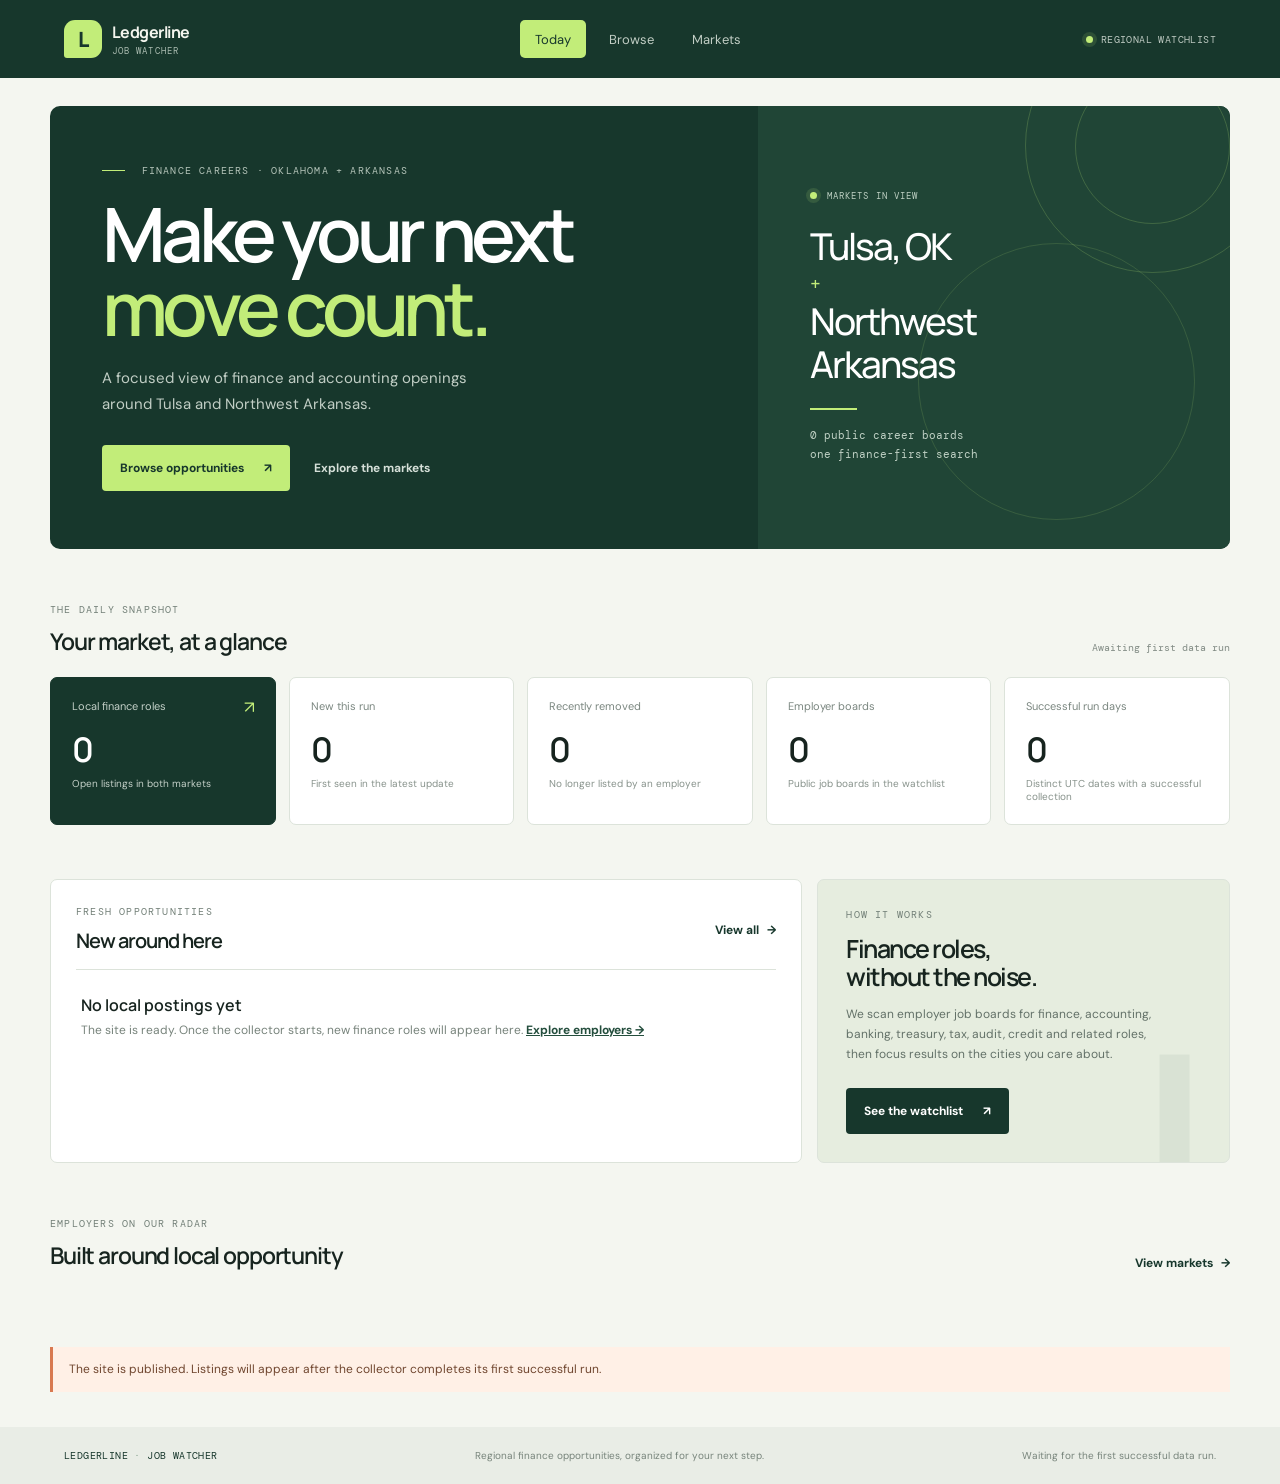
==== site/index.html @ 28a07f0d "Add successful run days metric" ====
<!doctype html>
<html lang="en">
<head>
  <meta charset="utf-8">
  <meta name="viewport" content="width=device-width, initial-scale=1">
  <meta name="theme-color" content="#142923">
  <meta name="description" content="Track local finance and accounting opportunities in Tulsa and Northwest Arkansas.">
  <title>Today · Ledgerline Job Watcher</title>
  <link rel="icon" href="./icon.svg" type="image/svg+xml">
  <link rel="manifest" href="./manifest.webmanifest">
  <link rel="stylesheet" href="./assets/site.css">
  <script src="./assets/app.js" defer></script>
</head>
<body data-page="today">
  <a class="skip-link" href="#main">Skip to content</a>
  <header class="site-header">
    <a class="brand" href="./index.html" aria-label="Ledgerline Job Watcher home">
      <span class="brand-mark" aria-hidden="true">L</span>
      <span><strong>Ledgerline</strong><small>JOB WATCHER</small></span>
    </a>
    <nav class="main-nav" aria-label="Main navigation">
      <a class="active" href="./index.html" aria-current="page">Today</a>
      <a href="./browse.html">Browse</a>
      <a href="./market.html">Markets</a>
    </nav>
    <span class="header-status"><i></i> Regional watchlist</span>
  </header>

  <main id="main" class="page-shell">
    <section class="hero hero-today">
      <div class="hero-copy">
        <p class="eyebrow"><span class="eyebrow-line"></span> FINANCE CAREERS · OKLAHOMA + ARKANSAS</p>
        <h1>Make your next<br><em>move count.</em></h1>
        <p class="hero-intro">A focused view of finance and accounting openings around Tulsa and Northwest Arkansas.</p>
        <div class="hero-actions">
          <a class="button button-light" href="./browse.html">Browse opportunities <span aria-hidden="true">↗</span></a>
          <a class="text-link light-link" href="./market.html">Explore the markets</a>
        </div>
      </div>
      <div class="hero-side" aria-label="Target markets">
        <div class="market-stamp"><span class="stamp-dot"></span><span>MARKETS IN VIEW</span></div>
        <p class="hero-region">Tulsa, OK<span>+</span>Northwest Arkansas</p>
        <div class="hero-rule"></div>
        <p class="hero-side-note"><span id="hero-source-count">20</span> public career boards<br>one finance-first search</p>
        <span class="hero-orbit orbit-one" aria-hidden="true"></span>
        <span class="hero-orbit orbit-two" aria-hidden="true"></span>
      </div>
    </section>

    <section class="section-block" aria-labelledby="snapshot-title">
      <div class="section-heading">
        <div>
          <p class="eyebrow eyebrow-dark">THE DAILY SNAPSHOT</p>
          <h2 id="snapshot-title">Your market, at a glance</h2>
        </div>
        <p class="updated-label" id="last-updated">Loading latest run…</p>
      </div>
      <div class="metric-grid">
        <article class="metric-card metric-primary">
          <span class="metric-label">Local finance roles</span>
          <strong class="metric-value" id="metric-open">—</strong>
          <span class="metric-foot">Open listings in both markets</span>
          <span class="metric-symbol" aria-hidden="true">↗</span>
        </article>
        <article class="metric-card">
          <span class="metric-label">New this run</span>
          <strong class="metric-value" id="metric-new">—</strong>
          <span class="metric-foot">First seen in the latest update</span>
        </article>
        <article class="metric-card">
          <span class="metric-label">Recently removed</span>
          <strong class="metric-value" id="metric-removed">—</strong>
          <span class="metric-foot">No longer listed by an employer</span>
        </article>
        <article class="metric-card">
          <span class="metric-label">Employer boards</span>
          <strong class="metric-value" id="metric-sources">—</strong>
          <span class="metric-foot">Public job boards in the watchlist</span>
        </article>
        <article class="metric-card">
          <span class="metric-label">Successful run days</span>
          <strong class="metric-value" id="metric-days">—</strong>
          <span class="metric-foot">Distinct UTC dates with a successful collection</span>
        </article>
      </div>
    </section>

    <section class="content-grid section-block">
      <div class="panel recent-panel">
        <div class="panel-heading">
          <div><p class="eyebrow eyebrow-dark">FRESH OPPORTUNITIES</p><h2>New around here</h2></div>
          <a class="text-link" href="./browse.html">View all <span aria-hidden="true">→</span></a>
        </div>
        <div id="today-list" class="job-list compact-list" aria-live="polite">
          <div class="loading-state">Loading local opportunities…</div>
        </div>
      </div>
      <aside class="panel note-panel">
        <p class="eyebrow eyebrow-dark">HOW IT WORKS</p>
        <h2>Finance roles,<br>without the noise.</h2>
        <p>We scan employer job boards for finance, accounting, banking, treasury, tax, audit, credit and related roles, then focus results on the cities you care about.</p>
        <a class="button button-dark" href="./browse.html">See the watchlist <span aria-hidden="true">↗</span></a>
        <div class="note-mark" aria-hidden="true">L</div>
      </aside>
    </section>

    <section class="section-block source-section" aria-labelledby="source-title">
      <div class="section-heading">
        <div><p class="eyebrow eyebrow-dark">EMPLOYERS ON OUR RADAR</p><h2 id="source-title">Built around local opportunity</h2></div>
        <a class="text-link" href="./market.html">View markets <span aria-hidden="true">→</span></a>
      </div>
      <div id="source-cards" class="source-grid">
        <div class="loading-state">Loading employer boards…</div>
      </div>
    </section>

    <div class="notice-bar" id="data-notice" hidden></div>
  </main>

  <footer class="site-footer">
    <a class="footer-brand" href="./index.html">LEDGERLINE <span>·</span> JOB WATCHER</a>
    <span>Regional finance opportunities, organized for your next step.</span>
    <span id="footer-data-state">Data refreshes with the project’s daily job scan.</span>
  </footer>
</body>
</html>
---- site/assets/site.css ----
@import url('https://fonts.googleapis.com/css2?family=DM+Mono:wght@400;500&family=DM+Sans:wght@400;500;600;700&family=Manrope:wght@400;500;600;700;800&display=swap');

:root {
  color-scheme: light;
  --ink: #17241f;
  --muted: #68756e;
  --paper: #f4f6f0;
  --white: #fff;
  --green: #17372c;
  --green-2: #244e3d;
  --lime: #c2ed79;
  --line: #dce3da;
  --sand: #e8ece3;
  --orange: #d87950;
  --mono: 'DM Mono', ui-monospace, SFMono-Regular, Menlo, monospace;
  --sans: 'DM Sans', -apple-system, BlinkMacSystemFont, 'Segoe UI', sans-serif;
  --display: 'Manrope', var(--sans);
  font-family: var(--sans);
  color: var(--ink);
  background: var(--paper);
  font-synthesis: none;
  text-rendering: optimizeLegibility;
  -webkit-font-smoothing: antialiased;
}

* { box-sizing: border-box; }
html { min-width: 320px; scroll-behavior: smooth; }
body { margin: 0; min-height: 100vh; background: var(--paper); }
a { color: inherit; }
button, input, select { font: inherit; }
button, select { cursor: pointer; }
.sr-only, .skip-link:not(:focus) { position: absolute; width: 1px; height: 1px; padding: 0; margin: -1px; overflow: hidden; clip: rect(0, 0, 0, 0); white-space: nowrap; border: 0; }
.skip-link:focus { position: fixed; z-index: 50; left: 16px; top: 16px; padding: 12px 16px; background: var(--lime); color: var(--ink); border-radius: 4px; }

.site-header { height: 78px; display: flex; align-items: center; justify-content: space-between; padding: 0 max(5vw, calc((100vw - 1280px) / 2)); background: var(--green); color: #f4f5ee; }
.brand { display: inline-flex; gap: 10px; align-items: center; color: inherit; text-decoration: none; }
.brand-mark { display: grid; place-items: center; height: 38px; width: 38px; border-radius: 11px 11px 11px 3px; color: var(--green); background: var(--lime); font: 800 21px var(--display); }
.brand strong { display: block; font: 700 16px var(--display); letter-spacing: -.035em; }
.brand small { display: block; margin-top: 2px; color: #aabbb0; font: 9px var(--mono); letter-spacing: .12em; }
.main-nav { display: flex; align-items: center; gap: 8px; height: 100%; }
.main-nav a { display: grid; place-items: center; height: 38px; padding: 0 15px; border-radius: 5px; color: #c2cec5; text-decoration: none; font-size: 13px; transition: background .18s ease, color .18s ease; }
.main-nav a:hover, .main-nav a.active { color: var(--green); background: var(--lime); }
.header-status { display: inline-flex; align-items: center; gap: 8px; color: #bdc9c1; font: 10px var(--mono); letter-spacing: .04em; text-transform: uppercase; }
.header-status i, .stamp-dot { display: inline-block; width: 7px; height: 7px; background: var(--lime); border-radius: 50%; box-shadow: 0 0 0 4px rgba(194,237,121,.13); }

.page-shell { width: min(1180px, calc(100% - 48px)); margin: 0 auto; }
.hero { position: relative; min-height: 426px; margin-top: 28px; overflow: hidden; display: grid; grid-template-columns: 1.2fr .8fr; border-radius: 10px; background: var(--green); color: white; }
.hero-copy { position: relative; z-index: 1; padding: 58px 7.4%; }
.eyebrow { margin: 0 0 20px; color: #b4c4b9; font: 10px var(--mono); letter-spacing: .12em; text-transform: uppercase; }
.eyebrow-line { display: inline-block; width: 23px; height: 1px; margin: 0 9px 3px 0; background: var(--lime); }
.eyebrow-dark { color: #738078; }
h1, h2, p { margin-top: 0; }
.hero h1, .page-intro h1 { margin: 0; font: 600 clamp(46px, 6vw, 75px)/.98 var(--display); letter-spacing: -.07em; }
.hero h1 em, .page-intro h1 em { color: var(--lime); font-style: normal; }
.hero-intro { max-width: 415px; margin: 22px 0 28px; color: #c1cec5; font-size: 15px; line-height: 1.7; }
.hero-actions { display: flex; align-items: center; gap: 24px; }
.button { display: inline-flex; align-items: center; justify-content: center; gap: 20px; min-height: 46px; padding: 0 18px; border: 0; border-radius: 4px; text-decoration: none; font-size: 12px; font-weight: 700; transition: transform .18s ease, background .18s ease; }
.button:hover { transform: translateY(-2px); }
.button-light { background: var(--lime); color: var(--green); }
.button-light:hover { background: #d0f399; }
.button-dark { margin-top: 10px; background: var(--green); color: white; }
.button-dark:hover { background: var(--green-2); }
.text-link { color: var(--green); text-decoration: none; font-size: 12px; font-weight: 700; }
.text-link span { padding-left: 5px; }
.text-link:hover { text-decoration: underline; text-underline-offset: 3px; }
.light-link { color: #d6e0d9; }
.hero-side { position: relative; display: flex; flex-direction: column; justify-content: center; padding: 40px 11%; overflow: hidden; background: #204536; }
.hero-side:after { position: absolute; content: ''; width: 275px; height: 275px; top: 31%; left: 34%; border: 1px solid rgba(194,237,121,.14); border-radius: 50%; }
.market-stamp { position: relative; z-index: 1; display: flex; align-items: center; gap: 10px; color: #bed0c3; font: 9px var(--mono); letter-spacing: .12em; }
.hero-region { position: relative; z-index: 1; max-width: 280px; margin: 23px 0 21px; font: 500 clamp(25px, 3vw, 37px)/1.17 var(--display); letter-spacing: -.055em; }
.hero-region span { display: block; margin: 4px 0; color: var(--lime); font: 18px var(--mono); }
.hero-rule { position: relative; z-index: 1; width: 47px; height: 2px; background: var(--lime); }
.hero-side-note { position: relative; z-index: 1; margin: 16px 0 0; color: #bfd0c4; font: 11px/1.8 var(--mono); }
.hero-orbit { position: absolute; border: 1px solid rgba(194,237,121,.2); border-radius: 50%; }
.orbit-one { right: -50px; top: -88px; width: 255px; height: 255px; }
.orbit-two { right: 0; top: -37px; width: 155px; height: 155px; }

.section-block { margin-top: 54px; }
.section-heading, .panel-heading { display: flex; align-items: end; justify-content: space-between; gap: 20px; margin-bottom: 20px; }
.section-heading .eyebrow, .panel-heading .eyebrow { margin-bottom: 9px; }
.section-heading h2, .panel-heading h2, .employer-strip h2 { margin: 0; font: 600 23px var(--display); letter-spacing: -.05em; }
.updated-label { margin: 0 0 3px; color: #818b84; font: 10px var(--mono); }
.metric-grid { display: grid; grid-template-columns: repeat(5, 1fr); gap: 13px; }
.metric-card { position: relative; min-height: 138px; padding: 21px; border: 1px solid var(--line); border-radius: 7px; background: #fff; }
.metric-primary { border-color: var(--green); background: var(--green); color: #fff; }
.metric-label, .metric-foot { display: block; }
.metric-label { color: #7b8780; font-size: 11px; }
.metric-primary .metric-label, .metric-primary .metric-foot { color: #c4d0c8; }
.metric-value { display: block; margin: 13px 0 5px; font: 600 34px var(--display); letter-spacing: -.06em; }
.metric-foot { color: #87928b; font-size: 10px; }
.metric-symbol { position: absolute; top: 18px; right: 20px; color: var(--lime); font-size: 17px; }

.content-grid { display: grid; grid-template-columns: 1.55fr .85fr; gap: 15px; }
.panel { position: relative; overflow: hidden; padding: 25px; border: 1px solid var(--line); border-radius: 7px; background: white; }
.recent-panel { min-height: 265px; }
.note-panel { min-height: 265px; padding: 28px; background: #e6eddf; }
.note-panel .eyebrow { margin-bottom: 14px; }
.note-panel h2 { position: relative; z-index: 1; margin: 0 0 14px; font: 600 25px/1.12 var(--display); letter-spacing: -.06em; }
.note-panel p:not(.eyebrow) { position: relative; z-index: 1; max-width: 320px; margin-bottom: 14px; color: #637168; font-size: 12px; line-height: 1.65; }
.note-mark { position: absolute; right: -6px; bottom: -66px; color: rgba(23,55,44,.06); font: 800 220px/.9 var(--display); letter-spacing: -.12em; }
.panel-heading { align-items: center; margin-bottom: 15px; }
.panel-heading h2 { font-size: 20px; }
.compact-list { border-top: 1px solid var(--line); }
.job-row { display: flex; align-items: center; justify-content: space-between; gap: 18px; padding: 15px 1px; border-bottom: 1px solid var(--line); text-decoration: none; }
.job-row:hover .job-title, .job-card:hover .job-title { color: #377353; }
.job-title { display: block; color: var(--ink); font-size: 13px; font-weight: 700; line-height: 1.35; transition: color .15s ease; }
.job-company { display: block; margin-top: 5px; color: var(--muted); font-size: 11px; }
.job-meta { flex-shrink: 0; color: #738078; font: 10px var(--mono); text-align: right; }
.job-meta span { display: block; margin-top: 5px; }
.loading-state, .empty-state { padding: 24px 5px; color: #77837b; font-size: 12px; line-height: 1.65; }
.empty-state strong { display: block; margin-bottom: 5px; color: var(--ink); font: 600 16px var(--display); }
.empty-state a { color: var(--green-2); font-weight: 700; }

.source-section { padding-bottom: 56px; }
.source-grid { display: grid; grid-template-columns: repeat(5, 1fr); gap: 9px; }
.source-card { display: flex; align-items: center; justify-content: space-between; gap: 9px; min-height: 57px; padding: 12px 14px; border: 1px solid var(--line); border-radius: 5px; background: #fff; text-decoration: none; transition: border-color .16s ease, transform .16s ease; }
.source-card:hover { transform: translateY(-2px); border-color: #90ab96; }
.source-card strong { font-size: 11px; line-height: 1.4; }
.source-card-meta { display: flex; flex: 0 0 auto; align-items: center; gap: 7px; }
.source-card .source-arrow { color: var(--green-2); font: 15px var(--mono); }
.source-card .source-status { padding: 3px 5px; border-radius: 3px; background: #f1efe6; color: #796b3f; font: 8px var(--mono); letter-spacing: .02em; }
.source-card-pending { border-style: dashed; }
.source-arrow { color: var(--green-2) !important; font-size: 15px !important; }
.notice-bar { margin: 0 0 35px; padding: 13px 16px; border-left: 3px solid var(--orange); background: #fff0e6; color: #70462f; font-size: 12px; line-height: 1.55; }
.notice-bar[hidden] { display: none; }

.page-intro { padding: 56px 0 37px; }
.page-intro .eyebrow { margin-bottom: 17px; }
.page-intro h1 { font-size: clamp(44px, 5.5vw, 66px); }
.page-intro h1 em { color: #629071; }
.intro-subtitle { max-width: 480px; margin: 17px 0 0; color: var(--muted); font-size: 14px; line-height: 1.7; }
.browse-panel { padding: 15px; border: 1px solid var(--line); border-radius: 7px; background: #fff; }
.filter-bar { display: grid; grid-template-columns: minmax(200px, 1fr) 190px 190px auto; gap: 9px; }
.search-field, .select-field { display: flex; align-items: center; min-height: 44px; border: 1px solid var(--line); border-radius: 4px; background: #fbfcfa; }
.search-icon { padding: 0 10px 3px 14px; color: #66766c; font-size: 23px; }
.search-field input, .select-field select { width: 100%; height: 42px; padding: 0 12px; border: 0; outline: 0; background: transparent; color: var(--ink); font-size: 12px; }
.select-field select { padding-right: 25px; }
.search-field:focus-within, .select-field:focus-within { border-color: #6f927c; box-shadow: 0 0 0 3px rgba(111,146,124,.12); }
.filter-clear { border: 0; border-radius: 4px; padding: 0 13px; background: #edf1ea; color: #4f5c54; font-size: 11px; font-weight: 700; }
.filter-clear:hover { background: #dfe8dc; }
.results-toolbar { display: flex; align-items: center; justify-content: space-between; gap: 15px; margin: 17px 2px 13px; }
.results-toolbar p { margin: 0; color: #65726a; font: 11px var(--mono); }
.checkbox-filter { display: inline-flex; align-items: center; gap: 8px; color: #516056; font-size: 11px; }
.checkbox-filter input { width: 15px; height: 15px; accent-color: var(--green-2); }
.job-grid { display: grid; grid-template-columns: repeat(2, minmax(0, 1fr)); gap: 10px; }
.job-card { min-height: 132px; padding: 17px; border: 1px solid var(--line); border-radius: 5px; color: inherit; background: #fff; text-decoration: none; transition: border-color .16s ease, transform .16s ease; }
.job-card:hover { transform: translateY(-2px); border-color: #9eb4a3; }
.job-card-top { display: flex; align-items: center; justify-content: space-between; gap: 10px; margin-bottom: 13px; }
.job-badge { display: inline-flex; align-items: center; min-height: 21px; padding: 0 8px; border-radius: 20px; background: #edf3e8; color: #42624e; font: 9px var(--mono); }
.job-badge.removed { background: #f4e9e2; color: #89593e; }
.job-date { color: #87928a; font: 9px var(--mono); }
.job-card .job-title { font-size: 14px; }
.job-card .job-company { margin-top: 6px; }
.job-card-bottom { display: flex; align-items: center; justify-content: space-between; gap: 12px; margin-top: 14px; padding-top: 10px; border-top: 1px solid #edf0eb; color: #78847b; font-size: 10px; }
.job-card-bottom span:last-child { color: var(--green-2); font-weight: 700; }
.job-grid .empty-state { grid-column: 1 / -1; padding: 37px 22px; border: 1px dashed #c9d4c8; border-radius: 5px; }
.employer-strip { display: grid; grid-template-columns: .8fr 1.2fr; gap: 40px; align-items: start; margin: 46px 0 54px; padding: 25px 0; border-top: 1px solid var(--line); }
.employer-strip .eyebrow { margin-bottom: 9px; }
.employer-strip h2 { font-size: 20px; }
.employer-strip p:not(.eyebrow) { max-width: 370px; margin: 9px 0 0; color: var(--muted); font-size: 11px; line-height: 1.6; }
.source-link-list { display: flex; flex-wrap: wrap; gap: 8px; }
.source-pill { display: inline-flex; align-items: center; gap: 8px; padding: 9px 11px; border: 1px solid var(--line); border-radius: 4px; background: white; color: #3b5144; text-decoration: none; font-size: 10px; font-weight: 700; }
.source-pill:hover { border-color: #8daa94; }
.source-pill span { color: #78917e; }

.market-intro { padding-bottom: 28px; }
.market-grid { display: grid; grid-template-columns: repeat(2, minmax(0, 1fr)); gap: 14px; }
.market-card { position: relative; overflow: hidden; min-height: 350px; padding: 24px; border: 1px solid var(--line); border-radius: 7px; background: white; }
.market-card.featured { background: var(--green); color: white; border-color: var(--green); }
.market-card-head { position: relative; z-index: 1; display: flex; align-items: start; justify-content: space-between; gap: 14px; }
.market-card .eyebrow { margin-bottom: 10px; }
.market-card h2 { margin: 0; font: 600 24px var(--display); letter-spacing: -.06em; }
.market-card.featured .eyebrow { color: #aebfb2; }
.market-card.featured .market-card-head p { color: #c0cdc3; }
.market-index { color: #93a198; font: 11px var(--mono); }
.market-big-number { margin: 26px 0 2px; font: 600 58px/.95 var(--display); letter-spacing: -.09em; }
.market-card.featured .market-big-number { color: var(--lime); }
.market-count-label { margin: 0; color: #77847c; font: 10px var(--mono); }
.market-card.featured .market-count-label { color: #b9c9bf; }
.market-chart { display: grid; gap: 12px; margin-top: 27px; }
.bar-row { display: grid; grid-template-columns: minmax(85px, .7fr) 1.3fr 23px; gap: 9px; align-items: center; font-size: 10px; }
.bar-name { overflow: hidden; color: #66736b; text-overflow: ellipsis; white-space: nowrap; }
.featured .bar-name { color: #c2cec6; }
.bar-track { height: 6px; overflow: hidden; border-radius: 8px; background: #edf0eb; }
.featured .bar-track { background: rgba(255,255,255,.13); }
.bar-fill { height: 100%; border-radius: inherit; background: #74a284; }
.featured .bar-fill { background: var(--lime); }
.bar-number { color: #78857d; font: 10px var(--mono); text-align: right; }
.featured .bar-number { color: #c9d5cc; }
.market-card-footer { display: flex; justify-content: space-between; gap: 12px; margin-top: 24px; padding-top: 12px; border-top: 1px solid var(--line); color: #78847b; font-size: 10px; }
.featured .market-card-footer { border-color: rgba(255,255,255,.16); color: #bdc9c1; }
.market-cities { position: absolute; top: 85px; right: 21px; width: 130px; color: rgba(23,55,44,.07); font: 700 62px/.92 var(--display); letter-spacing: -.12em; text-align: right; pointer-events: none; }
.featured .market-cities { color: rgba(194,237,121,.08); }
.watchlist-section { margin-top: 44px; padding-bottom: 50px; }
.market-source-list { display: grid; grid-template-columns: repeat(3, 1fr); gap: 8px; }
.market-source { display: flex; justify-content: space-between; gap: 12px; padding: 11px 13px; border: 1px solid var(--line); border-radius: 4px; background: white; text-decoration: none; }
.market-source strong { font-size: 10px; }
.market-source span { color: #7c897f; font: 9px var(--mono); text-align: right; }
.market-source:hover { border-color: #8daa94; }

.site-footer { display: flex; justify-content: space-between; gap: 18px; align-items: center; padding: 22px max(5vw, calc((100vw - 1280px) / 2)); background: #e9ede6; color: #77847b; font-size: 10px; }
.footer-brand { color: var(--green); text-decoration: none; font: 10px var(--mono); letter-spacing: .04em; white-space: nowrap; }
.footer-brand span { color: #89a48f; }

@media (max-width: 900px) {
  .site-header { padding: 0 24px; }
  .header-status { display: none; }
  .hero { min-height: 380px; }
  .hero-copy { padding: 50px 7%; }
  .hero-side { padding: 32px 9%; }
  .source-grid { grid-template-columns: repeat(3, 1fr); }
  .filter-bar { grid-template-columns: minmax(180px, 1fr) 170px 170px auto; }
  .site-footer { padding: 20px 24px; }
}
@media (max-width: 680px) {
  .site-header { height: auto; min-height: 70px; flex-wrap: wrap; gap: 10px; padding: 13px 18px; }
  .brand-mark { width: 34px; height: 34px; }
  .main-nav { gap: 2px; }
  .main-nav a { height: 34px; padding: 0 10px; font-size: 11px; }
  .page-shell { width: min(100% - 30px, 520px); }
  .hero { grid-template-columns: 1fr; margin-top: 15px; }
  .hero-copy { padding: 38px 25px 32px; }
  .hero h1 { font-size: 51px; }
  .hero-intro { max-width: 355px; font-size: 13px; }
  .hero-actions { flex-wrap: wrap; gap: 15px; }
  .hero-side { min-height: 215px; padding: 27px 25px; }
  .hero-region { max-width: 340px; margin: 15px 0; font-size: 28px; }
  .hero-region span { display: inline; margin: 0 9px; }
  .hero-side-note { margin-top: 10px; }
  .orbit-one { right: 2px; top: -85px; }
  .section-block { margin-top: 39px; }
  .section-heading, .panel-heading { align-items: start; }
  .section-heading h2 { font-size: 20px; }
  .updated-label { max-width: 125px; text-align: right; line-height: 1.5; }
  .metric-grid { grid-template-columns: repeat(2, 1fr); gap: 8px; }
  .metric-card { min-height: 118px; padding: 15px; }
  .metric-value { margin-top: 12px; font-size: 30px; }
  .metric-foot { max-width: 130px; line-height: 1.4; }
  .content-grid { grid-template-columns: 1fr; }
  .panel { padding: 19px; }
  .recent-panel, .note-panel { min-height: auto; }
  .source-grid { grid-template-columns: repeat(2, 1fr); }
  .source-section { padding-bottom: 40px; }
  .page-intro { padding: 40px 0 27px; }
  .page-intro h1 { font-size: 48px; }
  .intro-subtitle { font-size: 12px; }
  .filter-bar { grid-template-columns: 1fr 1fr; }
  .search-field { grid-column: 1 / -1; }
  .filter-clear { min-height: 41px; }
  .results-toolbar { align-items: start; flex-direction: column; gap: 10px; margin: 14px 2px; }
  .job-grid { grid-template-columns: 1fr; }
  .employer-strip { grid-template-columns: 1fr; gap: 17px; margin-top: 32px; }
  .market-grid { grid-template-columns: 1fr; }
  .market-card { min-height: 320px; padding: 20px; }
  .market-source-list { grid-template-columns: repeat(2, 1fr); }
  .site-footer { align-items: start; flex-direction: column; gap: 8px; padding: 19px 18px; }
}

@media (min-width: 681px) and (max-width: 1050px) {
  .metric-grid { grid-template-columns: repeat(3, 1fr); }
}
@media (prefers-reduced-motion: reduce) {
  *, *::before, *::after { scroll-behavior: auto !important; transition-duration: .01ms !important; animation-duration: .01ms !important; }
}
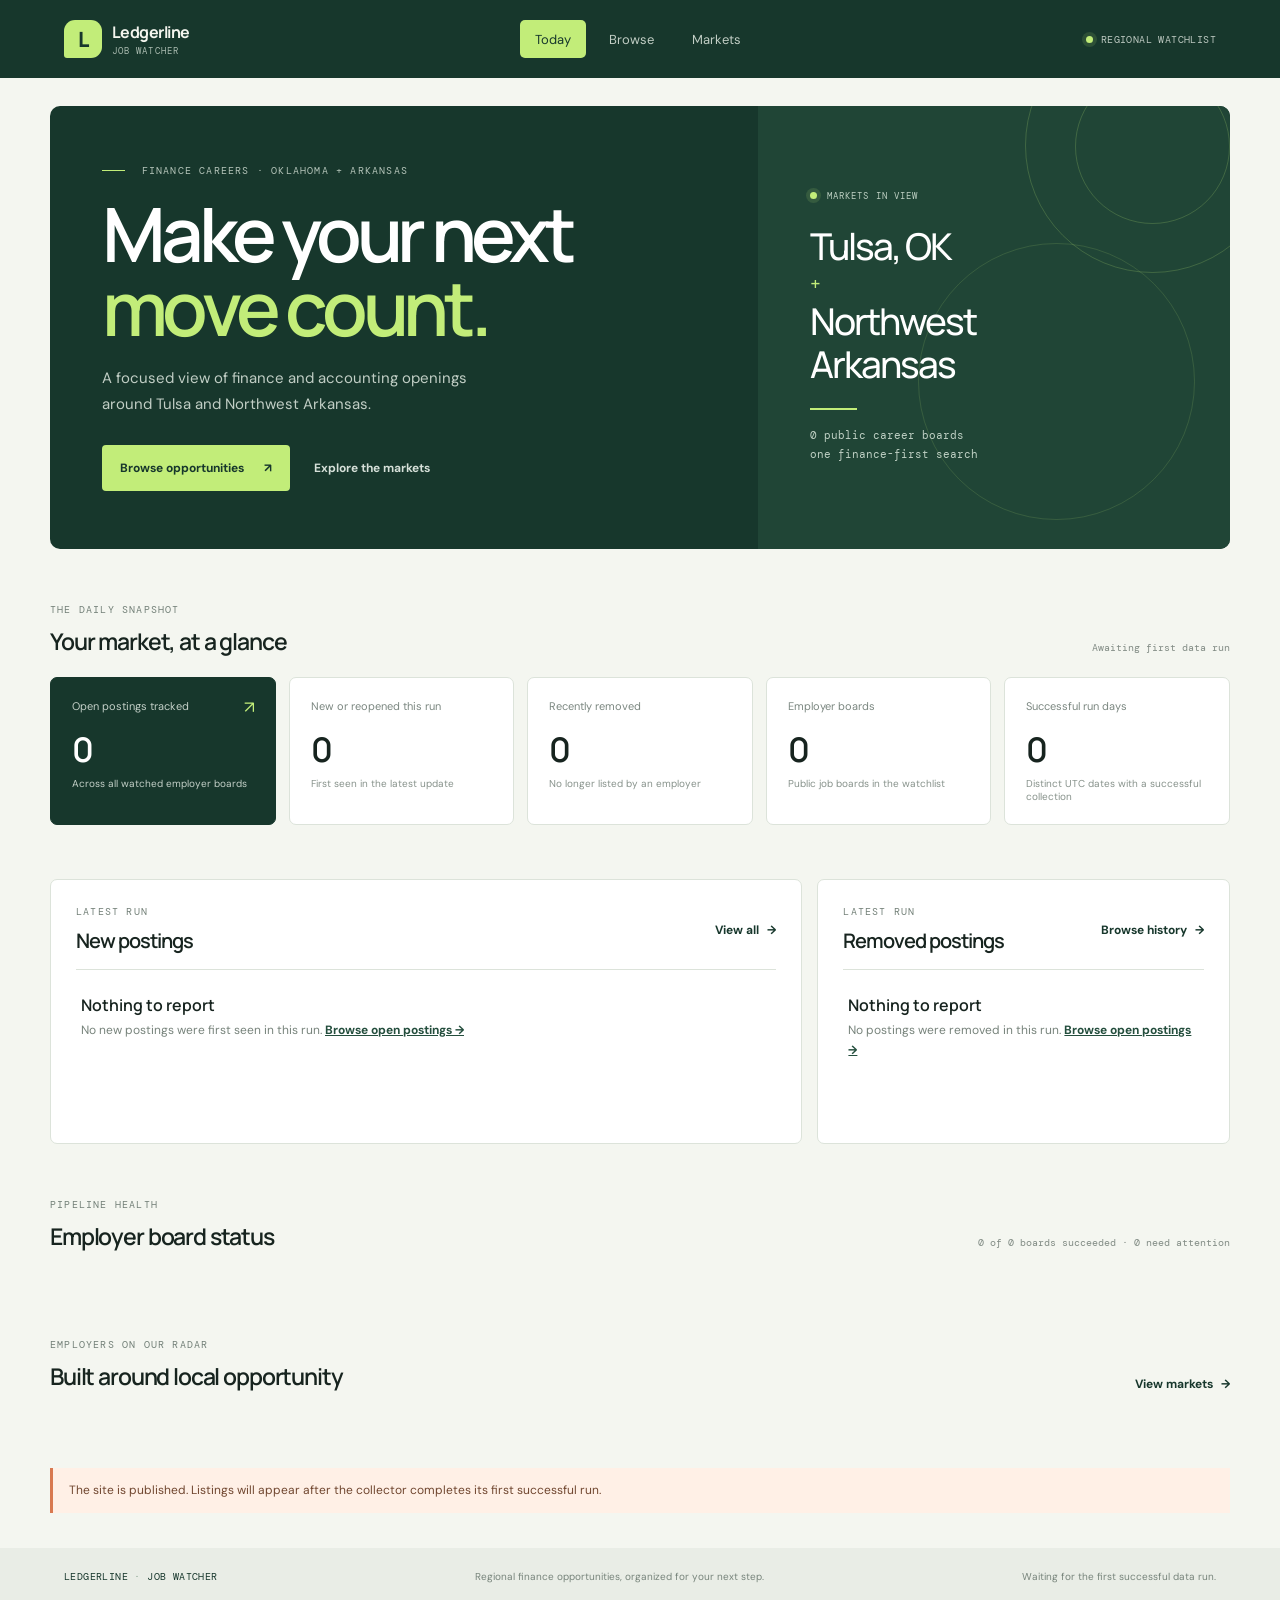
==== commit 1d5185b1: "Complete job watcher rubric and submission files" ====
--- a/site/index.html
+++ b/site/index.html
@@ -57,13 +57,13 @@
       </div>
       <div class="metric-grid">
         <article class="metric-card metric-primary">
-          <span class="metric-label">Local finance roles</span>
+          <span class="metric-label">Open postings tracked</span>
           <strong class="metric-value" id="metric-open">—</strong>
-          <span class="metric-foot">Open listings in both markets</span>
+          <span class="metric-foot">Across all watched employer boards</span>
           <span class="metric-symbol" aria-hidden="true">↗</span>
         </article>
         <article class="metric-card">
-          <span class="metric-label">New this run</span>
+          <span class="metric-label">New or reopened this run</span>
           <strong class="metric-value" id="metric-new">—</strong>
           <span class="metric-foot">First seen in the latest update</span>
         </article>
@@ -85,23 +85,35 @@
       </div>
     </section>
 
-    <section class="content-grid section-block">
+    <section class="content-grid section-block" aria-label="Latest posting changes">
       <div class="panel recent-panel">
         <div class="panel-heading">
-          <div><p class="eyebrow eyebrow-dark">FRESH OPPORTUNITIES</p><h2>New around here</h2></div>
+          <div><p class="eyebrow eyebrow-dark">LATEST RUN</p><h2>New postings</h2></div>
           <a class="text-link" href="./browse.html">View all <span aria-hidden="true">→</span></a>
         </div>
-        <div id="today-list" class="job-list compact-list" aria-live="polite">
-          <div class="loading-state">Loading local opportunities…</div>
+        <div id="today-new-list" class="job-list compact-list" aria-live="polite">
+          <div class="loading-state">Loading new postings…</div>
         </div>
       </div>
-      <aside class="panel note-panel">
-        <p class="eyebrow eyebrow-dark">HOW IT WORKS</p>
-        <h2>Finance roles,<br>without the noise.</h2>
-        <p>We scan employer job boards for finance, accounting, banking, treasury, tax, audit, credit and related roles, then focus results on the cities you care about.</p>
-        <a class="button button-dark" href="./browse.html">See the watchlist <span aria-hidden="true">↗</span></a>
-        <div class="note-mark" aria-hidden="true">L</div>
-      </aside>
+      <div class="panel recent-panel">
+        <div class="panel-heading">
+          <div><p class="eyebrow eyebrow-dark">LATEST RUN</p><h2>Removed postings</h2></div>
+          <a class="text-link" href="./browse.html">Browse history <span aria-hidden="true">→</span></a>
+        </div>
+        <div id="today-removed-list" class="job-list compact-list" aria-live="polite">
+          <div class="loading-state">Loading removed postings…</div>
+        </div>
+      </div>
+    </section>
+
+    <section class="section-block source-status-section" aria-labelledby="source-status-title">
+      <div class="section-heading">
+        <div><p class="eyebrow eyebrow-dark">PIPELINE HEALTH</p><h2 id="source-status-title">Employer board status</h2></div>
+        <p class="updated-label" id="source-status-summary">Loading source results…</p>
+      </div>
+      <div id="source-status-list" class="source-status-grid" aria-live="polite">
+        <div class="loading-state">Loading board results…</div>
+      </div>
     </section>
 
     <section class="section-block source-section" aria-labelledby="source-title">
--- a/site/assets/site.css
+++ b/site/assets/site.css
@@ -262,3 +262,64 @@
 @media (prefers-reduced-motion: reduce) {
   *, *::before, *::after { scroll-behavior: auto !important; transition-duration: .01ms !important; animation-duration: .01ms !important; }
 }
+
+/* Rubric report and interaction additions */
+.filter-bar { grid-template-columns: minmax(210px, 1.5fr) repeat(3, minmax(135px, 1fr)); }
+.location-field { padding-left: 12px; }
+.location-field input { width: 100%; min-width: 0; height: 42px; padding: 0 10px; border: 0; outline: 0; background: transparent; color: var(--ink); font-size: 12px; }
+.location-field:focus-within { border-color: #6f927c; box-shadow: 0 0 0 3px rgba(111,146,124,.12); }
+.source-status-section { padding-bottom: 12px; }
+.source-status-grid { display: grid; grid-template-columns: repeat(4, minmax(0, 1fr)); gap: 9px; }
+.source-status-card { min-width: 0; padding: 13px; border: 1px solid var(--line); border-radius: 5px; background: #fff; }
+.source-status-card.source-failed { border-color: #e7b8a0; background: #fffaf7; }
+.source-status-head { display: flex; align-items: start; justify-content: space-between; gap: 7px; }
+.source-status-head strong { font-size: 11px; line-height: 1.4; }
+.source-status-card p { margin: 9px 0 0; color: #758078; font: 9px var(--mono); }
+.source-status-card small { display: block; margin-top: 8px; color: #89593e; font-size: 9px; line-height: 1.4; overflow-wrap: anywhere; }
+.run-pill { flex: 0 0 auto; padding: 3px 5px; border-radius: 3px; font: 8px var(--mono); letter-spacing: .02em; }
+.run-ok { background: #edf3e8; color: #42624e; }
+.run-failed { background: #f8e9e1; color: #89593e; }
+.run-unknown { background: #f0f0eb; color: #778078; }
+.job-card { color: var(--ink); }
+.job-card-actions { display: inline-flex; align-items: center; gap: 9px; }
+.star-button { display: grid; place-items: center; width: 31px; height: 31px; padding: 0; border: 1px solid var(--line); border-radius: 50%; background: #fff; color: #6e7c73; font-size: 19px; line-height: 1; }
+.star-button:hover, .star-button[aria-pressed="true"] { border-color: #b9cf86; background: #f4f9e9; color: #526f34; }
+.job-card-bottom { align-items: end; }
+.apply-link { color: var(--green-2); font-size: 10px; font-weight: 700; text-decoration: none; white-space: nowrap; }
+.apply-link:hover { text-decoration: underline; text-underline-offset: 3px; }
+.apply-link.disabled { color: #8a928b; }
+.report-section { padding-bottom: 10px; }
+.report-grid { display: grid; grid-template-columns: repeat(2, minmax(0, 1fr)); gap: 14px; }
+.report-card { min-width: 0; padding: 22px; border: 1px solid var(--line); border-radius: 7px; background: #fff; }
+.report-card h3 { margin: 0 0 9px; font: 600 18px/1.25 var(--display); letter-spacing: -.045em; }
+.report-card > p { min-height: 49px; margin: 0; color: var(--muted); font-size: 11px; line-height: 1.6; }
+.report-chart { margin-top: 17px; }
+.chart-list { display: grid; max-height: 340px; gap: 10px; overflow: auto; padding-right: 3px; }
+.chart-empty { padding: 17px; border: 1px dashed #c9d4c8; border-radius: 4px; color: #77837b; font-size: 11px; line-height: 1.5; }
+.trend-chart { display: grid; max-height: 340px; gap: 9px; overflow: auto; padding-right: 3px; }
+.trend-row { display: grid; grid-template-columns: 90px 1fr 1fr; align-items: center; gap: 10px; font: 9px var(--mono); }
+.trend-series { position: relative; min-height: 23px; display: flex; align-items: center; overflow: hidden; padding: 0 7px; border-radius: 3px; background: #f0f3ed; color: #57665c; white-space: nowrap; }
+.trend-fill { position: absolute; left: 0; top: 0; bottom: 0; border-radius: inherit; opacity: .3; }
+.trend-all { background: #6d9a7c; }
+.trend-role { background: #b4d56d; }
+.trend-series > span { position: relative; z-index: 1; }
+.chart-legend { display: flex; flex-wrap: wrap; gap: 15px; margin-top: 10px; color: #758078; font: 9px var(--mono); }
+.chart-legend span { display: inline-flex; align-items: center; gap: 6px; }
+.chart-legend i { display: inline-block; width: 9px; height: 9px; border-radius: 2px; }
+.legend-all { background: #6d9a7c; }
+.legend-role { background: #b4d56d; }
+
+@media (max-width: 900px) {
+  .filter-bar { grid-template-columns: repeat(3, minmax(0, 1fr)); }
+  .source-status-grid { grid-template-columns: repeat(3, minmax(0, 1fr)); }
+}
+@media (max-width: 680px) {
+  .filter-bar { grid-template-columns: repeat(2, minmax(0, 1fr)); }
+  .filter-bar .search-field:first-child { grid-column: 1 / -1; }
+  .source-status-grid { grid-template-columns: repeat(2, minmax(0, 1fr)); }
+  .report-grid { grid-template-columns: 1fr; }
+  .report-card { padding: 18px; }
+  .report-card > p { min-height: 0; }
+  .trend-row { grid-template-columns: 73px 1fr 1fr; gap: 6px; font-size: 8px; }
+  .job-card-bottom { align-items: start; flex-direction: column; }
+}
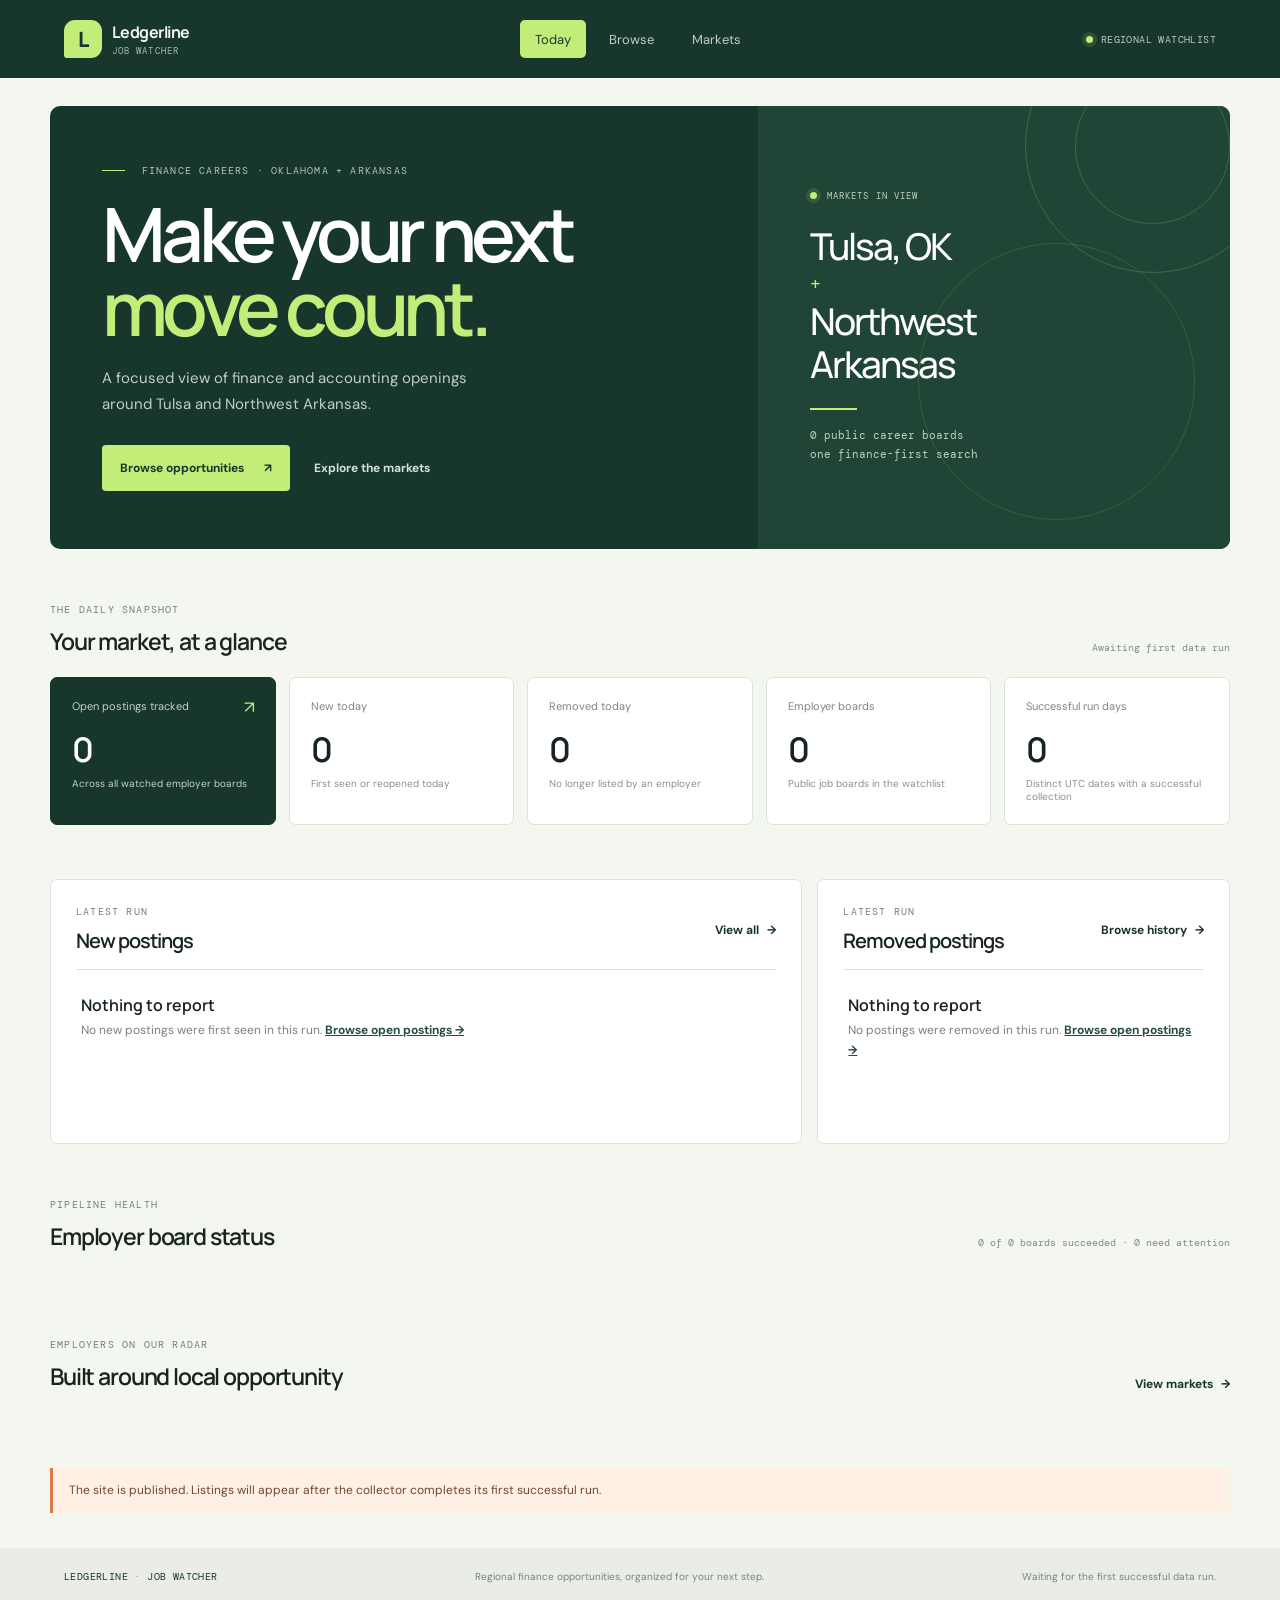
==== commit 3bb07580: "Fix Workday pagination drift and daily metric labels" ====
--- a/site/index.html
+++ b/site/index.html
@@ -63,12 +63,12 @@
           <span class="metric-symbol" aria-hidden="true">↗</span>
         </article>
         <article class="metric-card">
-          <span class="metric-label">New or reopened this run</span>
+          <span class="metric-label">New today</span>
           <strong class="metric-value" id="metric-new">—</strong>
-          <span class="metric-foot">First seen in the latest update</span>
+          <span class="metric-foot">First seen or reopened today</span>
         </article>
         <article class="metric-card">
-          <span class="metric-label">Recently removed</span>
+          <span class="metric-label">Removed today</span>
           <strong class="metric-value" id="metric-removed">—</strong>
           <span class="metric-foot">No longer listed by an employer</span>
         </article>
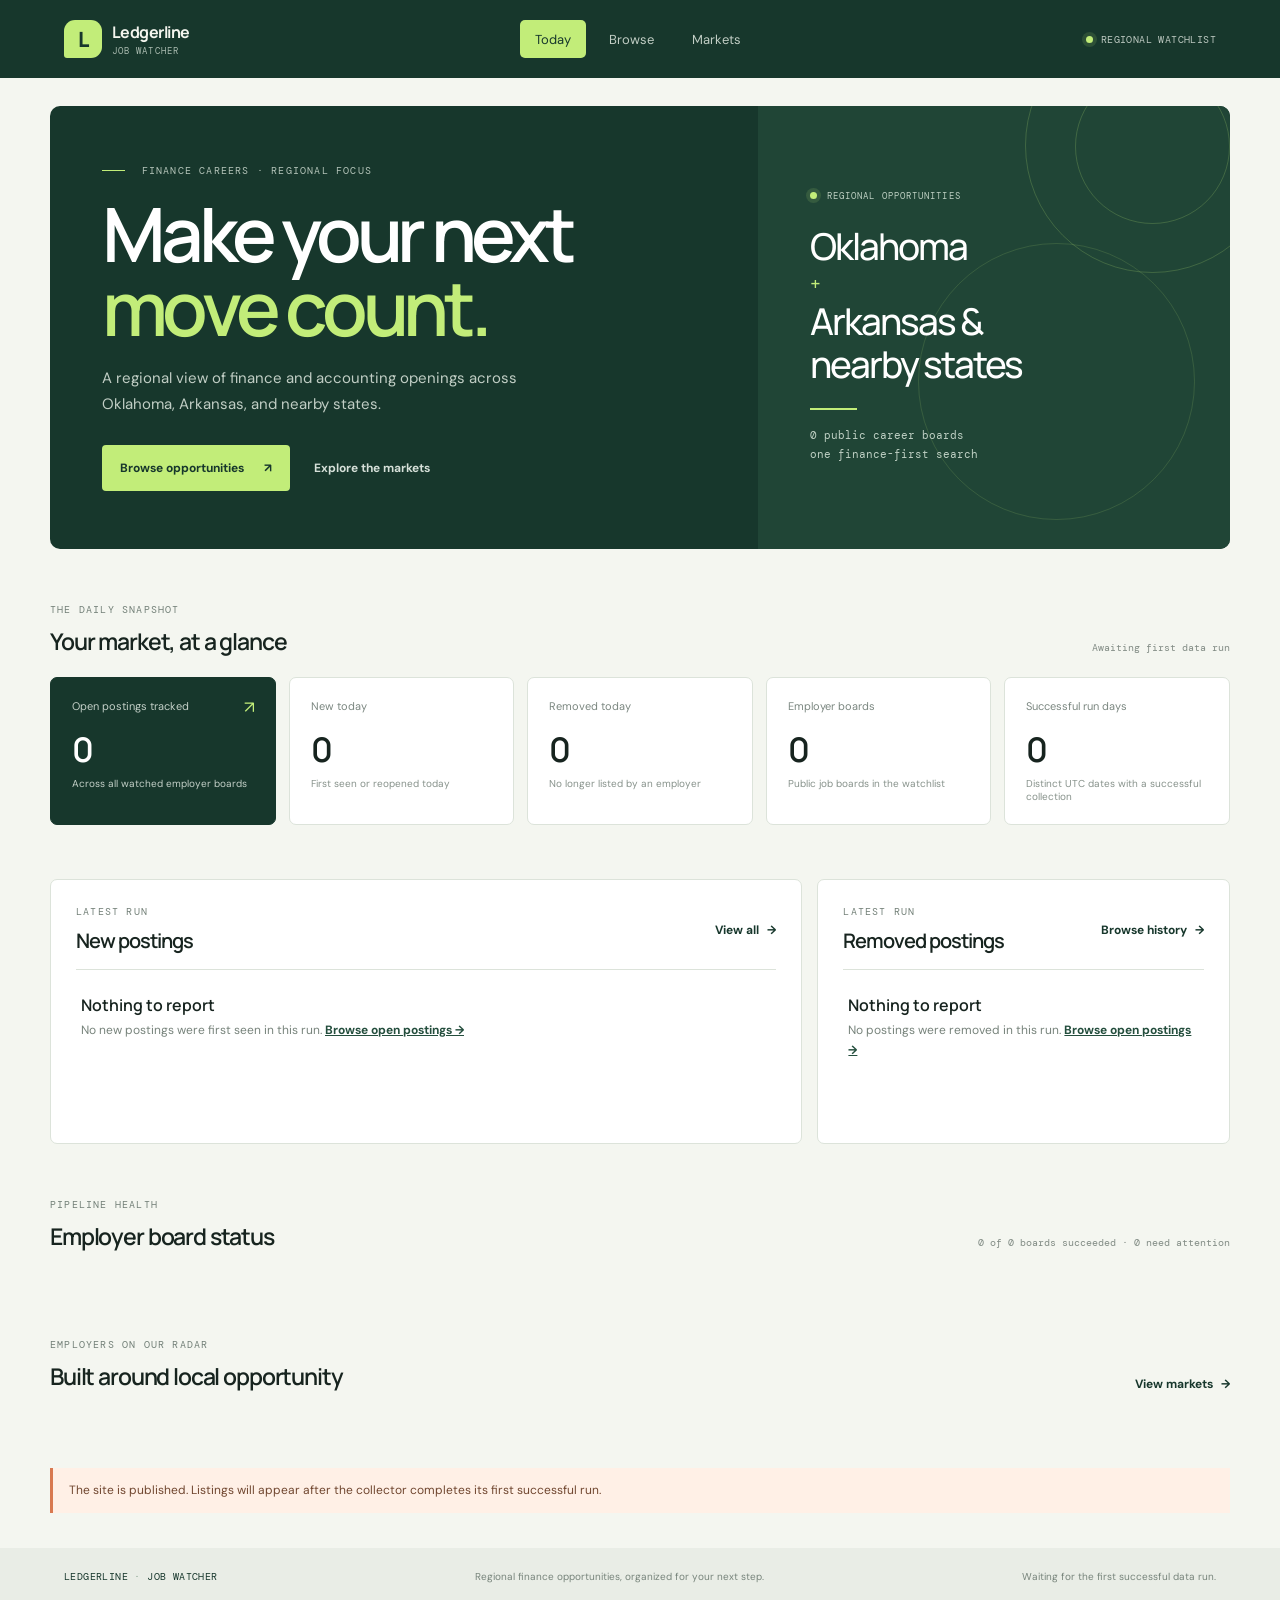
==== commit 9f415a52: "Prioritize regional and international market views" ====
--- a/site/index.html
+++ b/site/index.html
@@ -29,17 +29,17 @@
   <main id="main" class="page-shell">
     <section class="hero hero-today">
       <div class="hero-copy">
-        <p class="eyebrow"><span class="eyebrow-line"></span> FINANCE CAREERS · OKLAHOMA + ARKANSAS</p>
+        <p class="eyebrow"><span class="eyebrow-line"></span> FINANCE CAREERS · REGIONAL FOCUS</p>
         <h1>Make your next<br><em>move count.</em></h1>
-        <p class="hero-intro">A focused view of finance and accounting openings around Tulsa and Northwest Arkansas.</p>
+        <p class="hero-intro">A regional view of finance and accounting openings across Oklahoma, Arkansas, and nearby states.</p>
         <div class="hero-actions">
           <a class="button button-light" href="./browse.html">Browse opportunities <span aria-hidden="true">↗</span></a>
           <a class="text-link light-link" href="./market.html">Explore the markets</a>
         </div>
       </div>
-      <div class="hero-side" aria-label="Target markets">
-        <div class="market-stamp"><span class="stamp-dot"></span><span>MARKETS IN VIEW</span></div>
-        <p class="hero-region">Tulsa, OK<span>+</span>Northwest Arkansas</p>
+      <div class="hero-side" aria-label="Regional opportunities">
+        <div class="market-stamp"><span class="stamp-dot"></span><span>REGIONAL OPPORTUNITIES</span></div>
+        <p class="hero-region">Oklahoma<span>+</span>Arkansas &amp; nearby states</p>
         <div class="hero-rule"></div>
         <p class="hero-side-note"><span id="hero-source-count">20</span> public career boards<br>one finance-first search</p>
         <span class="hero-orbit orbit-one" aria-hidden="true"></span>
--- a/site/assets/site.css
+++ b/site/assets/site.css
@@ -107,6 +107,9 @@
 .job-company { display: block; margin-top: 5px; color: var(--muted); font-size: 11px; }
 .job-meta { flex-shrink: 0; color: #738078; font: 10px var(--mono); text-align: right; }
 .job-meta span { display: block; margin-top: 5px; }
+.job-row-regional .job-meta span { color: #42624e; font-weight: 700; }
+.job-row-international .job-meta span { color: #7d6250; }
+.job-row-regional { background: linear-gradient(90deg, rgba(237,243,232,.54), transparent 65%); }
 .loading-state, .empty-state { padding: 24px 5px; color: #77837b; font-size: 12px; line-height: 1.65; }
 .empty-state strong { display: block; margin-bottom: 5px; color: var(--ink); font: 600 16px var(--display); }
 .empty-state a { color: var(--green-2); font-weight: 700; }
@@ -119,7 +122,8 @@
 .source-card-meta { display: flex; flex: 0 0 auto; align-items: center; gap: 7px; }
 .source-card .source-arrow { color: var(--green-2); font: 15px var(--mono); }
 .source-card .source-status { padding: 3px 5px; border-radius: 3px; background: #f1efe6; color: #796b3f; font: 8px var(--mono); letter-spacing: .02em; }
-.source-card-pending { border-style: dashed; }
+.source-card .source-status-supplemental { background: #edf0f4; color: #5f6977; }
+.source-card-pending, .source-card-supplemental { border-style: dashed; }
 .source-arrow { color: var(--green-2) !important; font-size: 15px !important; }
 .notice-bar { margin: 0 0 35px; padding: 13px 16px; border-left: 3px solid var(--orange); background: #fff0e6; color: #70462f; font-size: 12px; line-height: 1.55; }
 .notice-bar[hidden] { display: none; }
@@ -148,6 +152,7 @@
 .job-card-top { display: flex; align-items: center; justify-content: space-between; gap: 10px; margin-bottom: 13px; }
 .job-badge { display: inline-flex; align-items: center; min-height: 21px; padding: 0 8px; border-radius: 20px; background: #edf3e8; color: #42624e; font: 9px var(--mono); }
 .job-badge.removed { background: #f4e9e2; color: #89593e; }
+.job-badge.archived { background: #eeeef2; color: #626375; }
 .job-date { color: #87928a; font: 9px var(--mono); }
 .job-card .job-title { font-size: 14px; }
 .job-card .job-company { margin-top: 6px; }
@@ -276,6 +281,68 @@
 .source-status-head strong { font-size: 11px; line-height: 1.4; }
 .source-status-card p { margin: 9px 0 0; color: #758078; font: 9px var(--mono); }
 .source-status-card small { display: block; margin-top: 8px; color: #89593e; font-size: 9px; line-height: 1.4; overflow-wrap: anywhere; }
+
+.regional-focus { margin: -8px 0 22px; padding: 21px; border: 1px solid var(--line); border-radius: 7px; background: #e9eee5; }
+.regional-focus-head { display: flex; align-items: end; justify-content: space-between; gap: 25px; margin-bottom: 17px; }
+.regional-focus-head .eyebrow { margin-bottom: 8px; }
+.regional-focus-head h2, .beyond-region-head h2 { margin: 0; font: 600 23px var(--display); letter-spacing: -.055em; }
+.regional-focus-copy { max-width: 400px; margin: 0; color: #65736a; font-size: 11px; line-height: 1.65; }
+.focus-market-grid { display: grid; grid-template-columns: 1.15fr .85fr; gap: 10px; }
+.focus-market-card { position: relative; display: grid; min-width: 0; min-height: 151px; padding: 17px 19px; border: 1px solid #dbe3d8; border-radius: 5px; background: #fbfcfa; color: var(--ink); text-align: left; transition: transform .16s ease, border-color .16s ease, background .16s ease; }
+.focus-market-card:hover { transform: translateY(-2px); border-color: #92aa97; }
+.focus-market-card[aria-pressed="true"] { border-color: var(--green); background: var(--green); color: #f8faf5; }
+.focus-market-card.focus-market-beyond[aria-pressed="true"] { border-color: #365d49; background: #294b3c; }
+.focus-market-kicker { display: flex; align-items: center; gap: 9px; color: #718077; font: 9px var(--mono); letter-spacing: .08em; }
+.focus-market-card[aria-pressed="true"] .focus-market-kicker { color: #c2d1c5; }
+.focus-market-tag { padding: 4px 6px; border-radius: 3px; background: #eef1e9; color: #68766c; font: 8px var(--mono); letter-spacing: .03em; }
+.focus-market-card[aria-pressed="true"] .focus-market-tag { background: rgba(194,237,121,.14); color: var(--lime); }
+.focus-market-name { margin-top: 10px; font: 600 18px var(--display); letter-spacing: -.04em; }
+.focus-market-numbers { display: flex; align-items: baseline; gap: 7px; margin-top: 8px; }
+.focus-market-numbers b { color: var(--green-2); font: 600 25px/.95 var(--display); letter-spacing: -.06em; }
+.focus-market-numbers span, .focus-market-detail { color: #76837a; font-size: 10px; }
+.focus-market-card[aria-pressed="true"] .focus-market-numbers b { color: var(--lime); }
+.focus-market-card[aria-pressed="true"] .focus-market-numbers span, .focus-market-card[aria-pressed="true"] .focus-market-detail { color: #c4d0c7; }
+.focus-market-detail { margin-top: 4px; }
+.focus-market-detail b { color: #496b53; font-weight: 700; }
+.focus-market-card[aria-pressed="true"] .focus-market-detail b { color: #e2f2cb; }
+.focus-market-action { position: absolute; right: 18px; bottom: 18px; color: #52735a; font-size: 10px; font-weight: 700; }
+.focus-market-action i { margin-left: 4px; font: normal 13px var(--mono); }
+.focus-market-card[aria-pressed="true"] .focus-market-action { color: var(--lime); }
+.focus-footnote { margin: 11px 2px 0; color: #77847b; font-size: 9px; line-height: 1.5; }
+.beyond-region { margin: 22px 0 0; padding: 23px; border: 1px solid #dce3da; border-radius: 7px; background: #edf0e9; }
+.beyond-region-head { display: flex; align-items: end; justify-content: space-between; gap: 24px; margin-bottom: 17px; }
+.beyond-region-head .eyebrow { margin-bottom: 8px; }
+.beyond-region-head p:not(.eyebrow) { max-width: 610px; margin: 8px 0 0; color: #68756e; font-size: 11px; line-height: 1.65; }
+.beyond-region-aside { display: grid; flex: 0 0 auto; grid-template-columns: auto auto; align-items: baseline; column-gap: 8px; }
+.beyond-region-aside strong { color: #65756a; font: 600 25px/.95 var(--display); letter-spacing: -.06em; text-align: right; }
+.beyond-region-aside > span { color: #748177; font: 9px var(--mono); }
+.beyond-region-aside button { grid-column: 1 / -1; margin-top: 11px; padding: 9px 11px; border: 1px solid #d6dfd4; border-radius: 4px; background: #f9faf7; color: #385846; font-size: 10px; font-weight: 700; }
+.beyond-region-aside button:hover { border-color: #8ea690; background: white; }
+.beyond-region-aside button span { margin-left: 6px; font: 13px var(--mono); }
+.beyond-region-grid { grid-template-columns: repeat(3, minmax(0, 1fr)); }
+.job-card-beyond { border-color: #dce3da; background: #f9faf7; }
+.job-card-beyond:hover { border-color: #bdcdbd; }
+.job-card-badges { display: flex; flex-wrap: wrap; align-items: center; gap: 5px; }
+.job-badge.beyond-market-badge { background: #f2e8dc; color: #805c39; }
+.beyond-region[hidden] { display: none; }
+
+@media (max-width: 900px) {
+  .regional-focus-head { align-items: start; flex-direction: column; gap: 10px; }
+  .regional-focus-copy { max-width: 650px; }
+  .beyond-region-grid { grid-template-columns: repeat(2, minmax(0, 1fr)); }
+}
+@media (max-width: 680px) {
+  .regional-focus { margin-top: -6px; padding: 16px; }
+  .regional-focus-head h2, .beyond-region-head h2 { font-size: 20px; }
+  .focus-market-grid { grid-template-columns: 1fr; }
+  .focus-market-card { min-height: 144px; padding: 15px; }
+  .focus-market-action { right: 15px; bottom: 15px; }
+  .beyond-region { padding: 17px; }
+  .beyond-region-head { align-items: start; flex-direction: column; gap: 14px; }
+  .beyond-region-aside { grid-template-columns: auto auto; }
+  .beyond-region-aside strong { text-align: left; }
+  .beyond-region-grid { grid-template-columns: 1fr; }
+}
 .run-pill { flex: 0 0 auto; padding: 3px 5px; border-radius: 3px; font: 8px var(--mono); letter-spacing: .02em; }
 .run-ok { background: #edf3e8; color: #42624e; }
 .run-failed { background: #f8e9e1; color: #89593e; }
@@ -289,6 +356,7 @@
 .apply-link:hover { text-decoration: underline; text-underline-offset: 3px; }
 .apply-link.disabled { color: #8a928b; }
 .report-section { padding-bottom: 10px; }
+.report-scope-note { max-width: 850px; margin: -8px 0 22px; color: #66736a; font-size: 12px; line-height: 1.65; }
 .report-grid { display: grid; grid-template-columns: repeat(2, minmax(0, 1fr)); gap: 14px; }
 .report-card { min-width: 0; padding: 22px; border: 1px solid var(--line); border-radius: 7px; background: #fff; }
 .report-card h3 { margin: 0 0 9px; font: 600 18px/1.25 var(--display); letter-spacing: -.045em; }
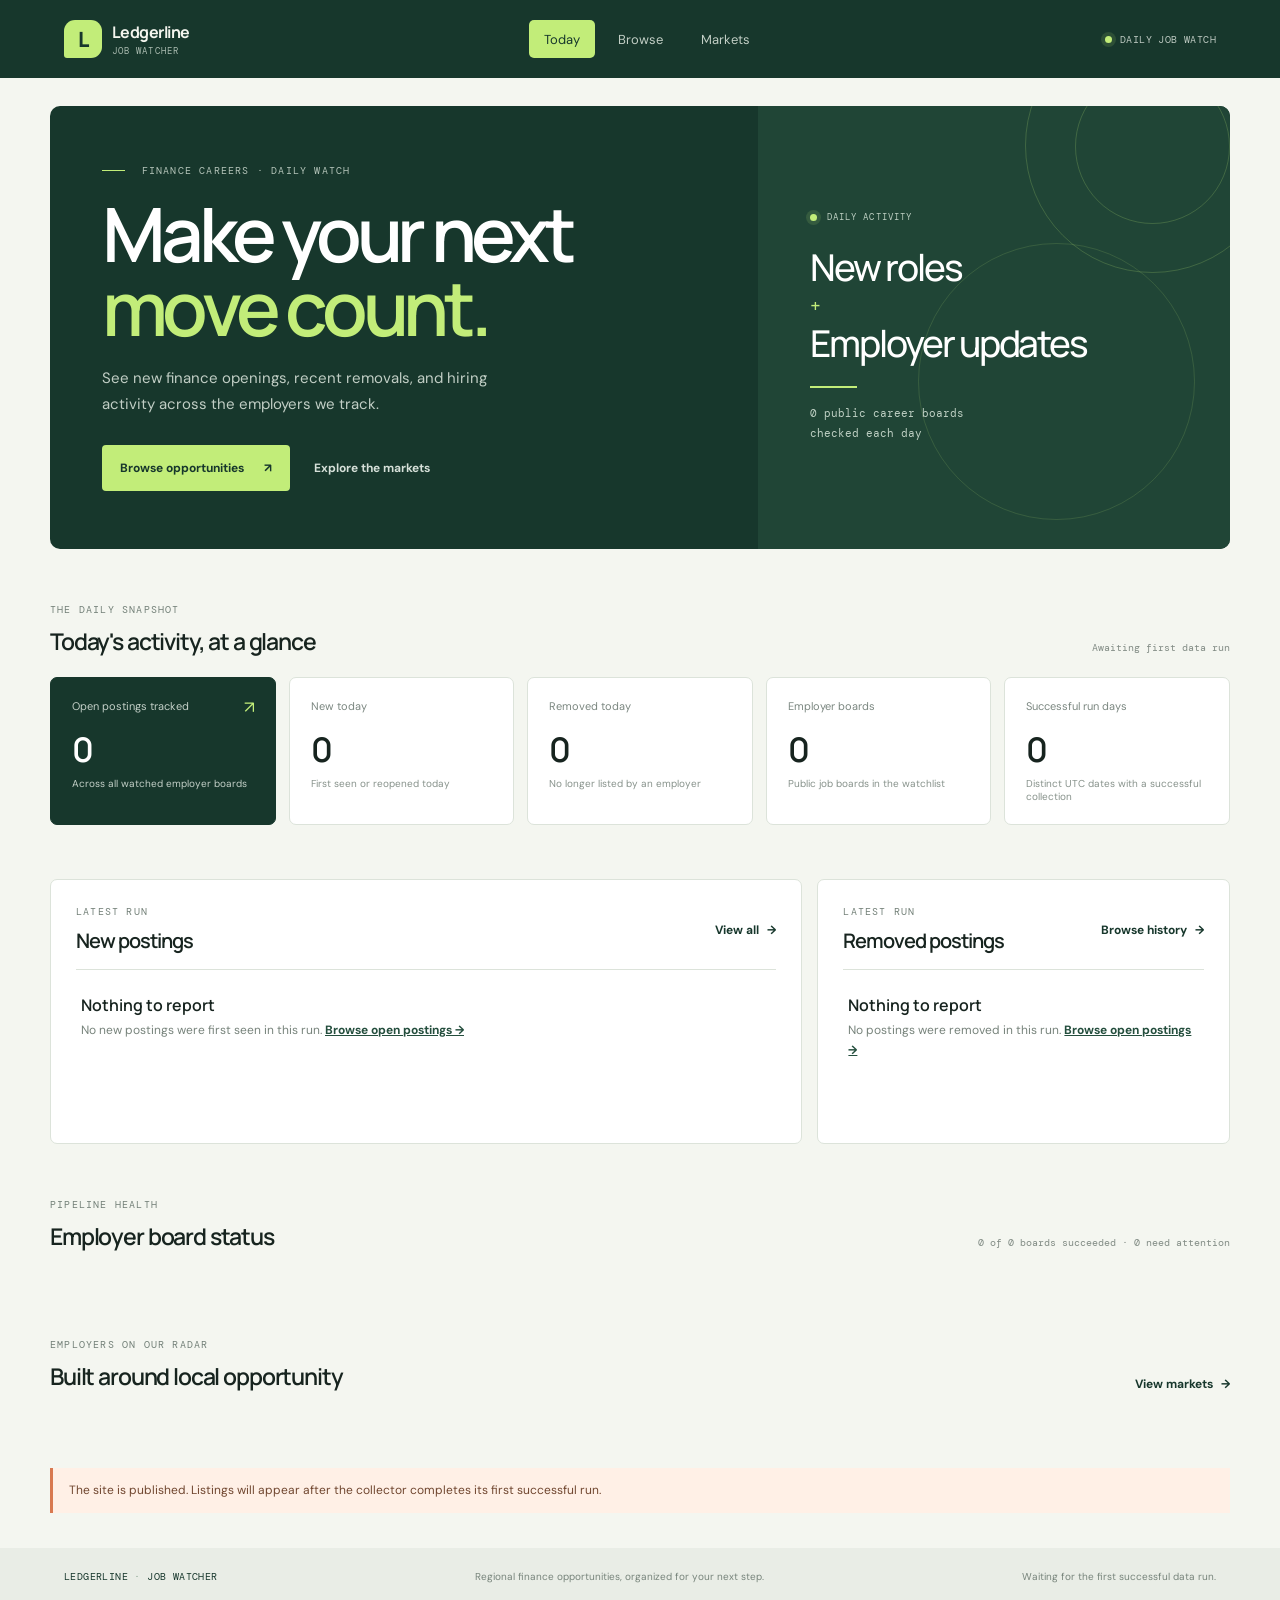
==== commit 66ed130f: "Clarify daily view and align market cards" ====
--- a/site/index.html
+++ b/site/index.html
@@ -4,7 +4,7 @@
   <meta charset="utf-8">
   <meta name="viewport" content="width=device-width, initial-scale=1">
   <meta name="theme-color" content="#142923">
-  <meta name="description" content="Track local finance and accounting opportunities in Tulsa and Northwest Arkansas.">
+  <meta name="description" content="See the latest finance job postings, employer updates, and daily collection status.">
   <title>Today · Ledgerline Job Watcher</title>
   <link rel="icon" href="./icon.svg" type="image/svg+xml">
   <link rel="manifest" href="./manifest.webmanifest">
@@ -23,25 +23,25 @@
       <a href="./browse.html">Browse</a>
       <a href="./market.html">Markets</a>
     </nav>
-    <span class="header-status"><i></i> Regional watchlist</span>
+    <span class="header-status"><i></i> Daily job watch</span>
   </header>
 
   <main id="main" class="page-shell">
     <section class="hero hero-today">
       <div class="hero-copy">
-        <p class="eyebrow"><span class="eyebrow-line"></span> FINANCE CAREERS · REGIONAL FOCUS</p>
+        <p class="eyebrow"><span class="eyebrow-line"></span> FINANCE CAREERS · DAILY WATCH</p>
         <h1>Make your next<br><em>move count.</em></h1>
-        <p class="hero-intro">A regional view of finance and accounting openings across Oklahoma, Arkansas, and nearby states.</p>
+        <p class="hero-intro">See new finance openings, recent removals, and hiring activity across the employers we track.</p>
         <div class="hero-actions">
           <a class="button button-light" href="./browse.html">Browse opportunities <span aria-hidden="true">↗</span></a>
           <a class="text-link light-link" href="./market.html">Explore the markets</a>
         </div>
       </div>
-      <div class="hero-side" aria-label="Regional opportunities">
-        <div class="market-stamp"><span class="stamp-dot"></span><span>REGIONAL OPPORTUNITIES</span></div>
-        <p class="hero-region">Oklahoma<span>+</span>Arkansas &amp; nearby states</p>
+      <div class="hero-side" aria-label="Daily job activity">
+        <div class="market-stamp"><span class="stamp-dot"></span><span>DAILY ACTIVITY</span></div>
+        <p class="hero-region">New roles<span>+</span>Employer updates</p>
         <div class="hero-rule"></div>
-        <p class="hero-side-note"><span id="hero-source-count">20</span> public career boards<br>one finance-first search</p>
+        <p class="hero-side-note"><span id="hero-source-count">20</span> public career boards<br>checked each day</p>
         <span class="hero-orbit orbit-one" aria-hidden="true"></span>
         <span class="hero-orbit orbit-two" aria-hidden="true"></span>
       </div>
@@ -51,7 +51,7 @@
       <div class="section-heading">
         <div>
           <p class="eyebrow eyebrow-dark">THE DAILY SNAPSHOT</p>
-          <h2 id="snapshot-title">Your market, at a glance</h2>
+          <h2 id="snapshot-title">Today's activity, at a glance</h2>
         </div>
         <p class="updated-label" id="last-updated">Loading latest run…</p>
       </div>
--- a/site/assets/site.css
+++ b/site/assets/site.css
@@ -171,31 +171,20 @@
 .market-intro { padding-bottom: 28px; }
 .market-grid { display: grid; grid-template-columns: repeat(2, minmax(0, 1fr)); gap: 14px; }
 .market-card { position: relative; overflow: hidden; min-height: 350px; padding: 24px; border: 1px solid var(--line); border-radius: 7px; background: white; }
-.market-card.featured { background: var(--green); color: white; border-color: var(--green); }
 .market-card-head { position: relative; z-index: 1; display: flex; align-items: start; justify-content: space-between; gap: 14px; }
 .market-card .eyebrow { margin-bottom: 10px; }
 .market-card h2 { margin: 0; font: 600 24px var(--display); letter-spacing: -.06em; }
-.market-card.featured .eyebrow { color: #aebfb2; }
-.market-card.featured .market-card-head p { color: #c0cdc3; }
 .market-index { color: #93a198; font: 11px var(--mono); }
 .market-big-number { margin: 26px 0 2px; font: 600 58px/.95 var(--display); letter-spacing: -.09em; }
-.market-card.featured .market-big-number { color: var(--lime); }
 .market-count-label { margin: 0; color: #77847c; font: 10px var(--mono); }
-.market-card.featured .market-count-label { color: #b9c9bf; }
 .market-chart { display: grid; gap: 12px; margin-top: 27px; }
 .bar-row { display: grid; grid-template-columns: minmax(85px, .7fr) 1.3fr 23px; gap: 9px; align-items: center; font-size: 10px; }
 .bar-name { overflow: hidden; color: #66736b; text-overflow: ellipsis; white-space: nowrap; }
-.featured .bar-name { color: #c2cec6; }
 .bar-track { height: 6px; overflow: hidden; border-radius: 8px; background: #edf0eb; }
-.featured .bar-track { background: rgba(255,255,255,.13); }
 .bar-fill { height: 100%; border-radius: inherit; background: #74a284; }
-.featured .bar-fill { background: var(--lime); }
 .bar-number { color: #78857d; font: 10px var(--mono); text-align: right; }
-.featured .bar-number { color: #c9d5cc; }
 .market-card-footer { display: flex; justify-content: space-between; gap: 12px; margin-top: 24px; padding-top: 12px; border-top: 1px solid var(--line); color: #78847b; font-size: 10px; }
-.featured .market-card-footer { border-color: rgba(255,255,255,.16); color: #bdc9c1; }
 .market-cities { position: absolute; top: 85px; right: 21px; width: 130px; color: rgba(23,55,44,.07); font: 700 62px/.92 var(--display); letter-spacing: -.12em; text-align: right; pointer-events: none; }
-.featured .market-cities { color: rgba(194,237,121,.08); }
 .watchlist-section { margin-top: 44px; padding-bottom: 50px; }
 .market-source-list { display: grid; grid-template-columns: repeat(3, 1fr); gap: 8px; }
 .market-source { display: flex; justify-content: space-between; gap: 12px; padding: 11px 13px; border: 1px solid var(--line); border-radius: 4px; background: white; text-decoration: none; }
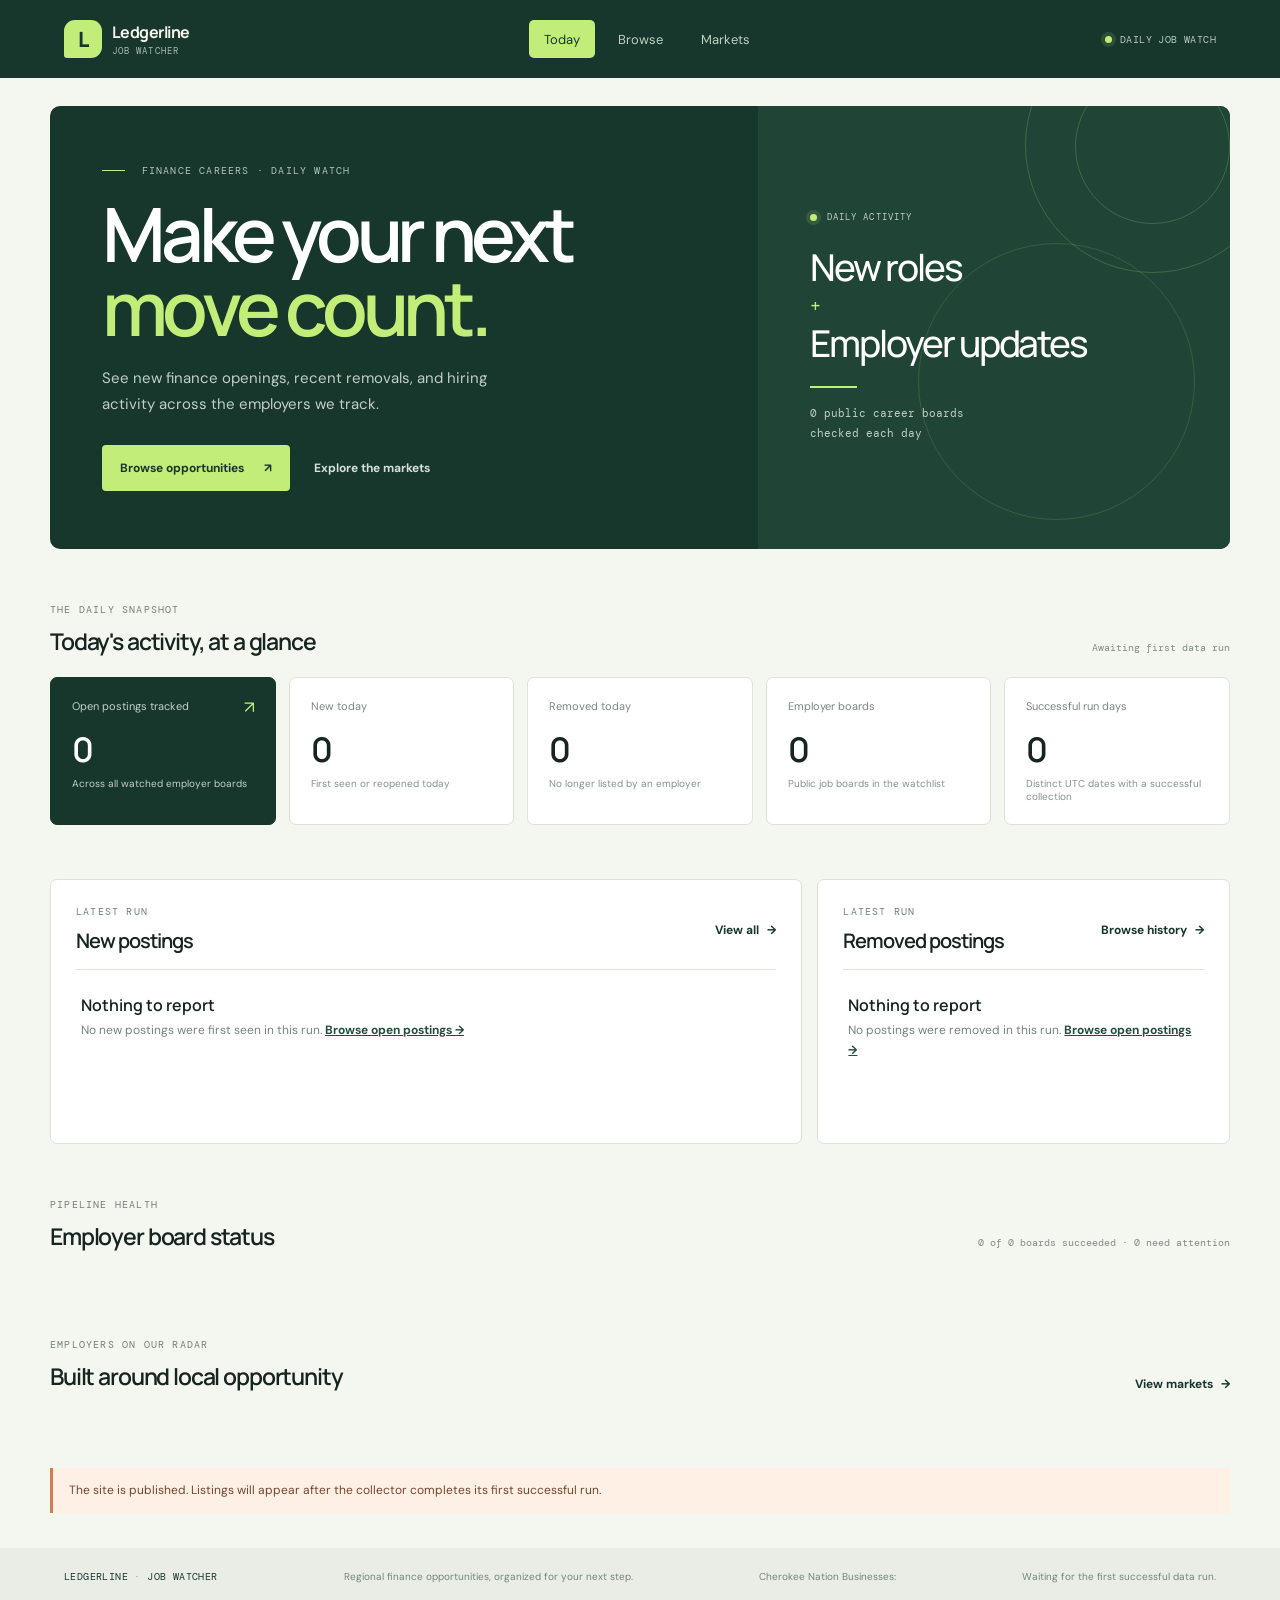
==== commit d36f76af: "Show Cherokee board distinction in page footers" ====
--- a/site/index.html
+++ b/site/index.html
@@ -132,6 +132,7 @@
   <footer class="site-footer">
     <a class="footer-brand" href="./index.html">LEDGERLINE <span>·</span> JOB WATCHER</a>
     <span>Regional finance opportunities, organized for your next step.</span>
+    <span class="footer-board-note" id="footer-board-note">Cherokee Nation Businesses: Corporate careers · Enterprise careers</span>
     <span id="footer-data-state">Data refreshes with the project’s daily job scan.</span>
   </footer>
 </body>
--- a/site/assets/site.css
+++ b/site/assets/site.css
@@ -186,15 +186,17 @@
 .market-card-footer { display: flex; justify-content: space-between; gap: 12px; margin-top: 24px; padding-top: 12px; border-top: 1px solid var(--line); color: #78847b; font-size: 10px; }
 .market-cities { position: absolute; top: 85px; right: 21px; width: 130px; color: rgba(23,55,44,.07); font: 700 62px/.92 var(--display); letter-spacing: -.12em; text-align: right; pointer-events: none; }
 .watchlist-section { margin-top: 44px; padding-bottom: 50px; }
-.market-source-list { display: grid; grid-template-columns: repeat(3, 1fr); gap: 8px; }
+.market-source-list { display: grid; grid-template-columns: repeat(5, minmax(0, 1fr)); gap: 8px; }
 .market-source { display: flex; justify-content: space-between; gap: 12px; padding: 11px 13px; border: 1px solid var(--line); border-radius: 4px; background: white; text-decoration: none; }
 .market-source strong { font-size: 10px; }
 .market-source span { color: #7c897f; font: 9px var(--mono); text-align: right; }
 .market-source:hover { border-color: #8daa94; }
 
-.site-footer { display: flex; justify-content: space-between; gap: 18px; align-items: center; padding: 22px max(5vw, calc((100vw - 1280px) / 2)); background: #e9ede6; color: #77847b; font-size: 10px; }
+.site-footer { display: flex; flex-wrap: wrap; justify-content: space-between; gap: 12px 18px; align-items: center; padding: 22px max(5vw, calc((100vw - 1280px) / 2)); background: #e9ede6; color: #77847b; font-size: 10px; }
 .footer-brand { color: var(--green); text-decoration: none; font: 10px var(--mono); letter-spacing: .04em; white-space: nowrap; }
 .footer-brand span { color: #89a48f; }
+.footer-board-note a { color: inherit; text-decoration-color: #aab7aa; text-underline-offset: 2px; }
+.footer-board-note a:hover { color: var(--green); }
 
 @media (max-width: 900px) {
   .site-header { padding: 0 24px; }
@@ -203,6 +205,7 @@
   .hero-copy { padding: 50px 7%; }
   .hero-side { padding: 32px 9%; }
   .source-grid { grid-template-columns: repeat(3, 1fr); }
+  .market-source-list { grid-template-columns: repeat(3, minmax(0, 1fr)); }
   .filter-bar { grid-template-columns: minmax(180px, 1fr) 170px 170px auto; }
   .site-footer { padding: 20px 24px; }
 }
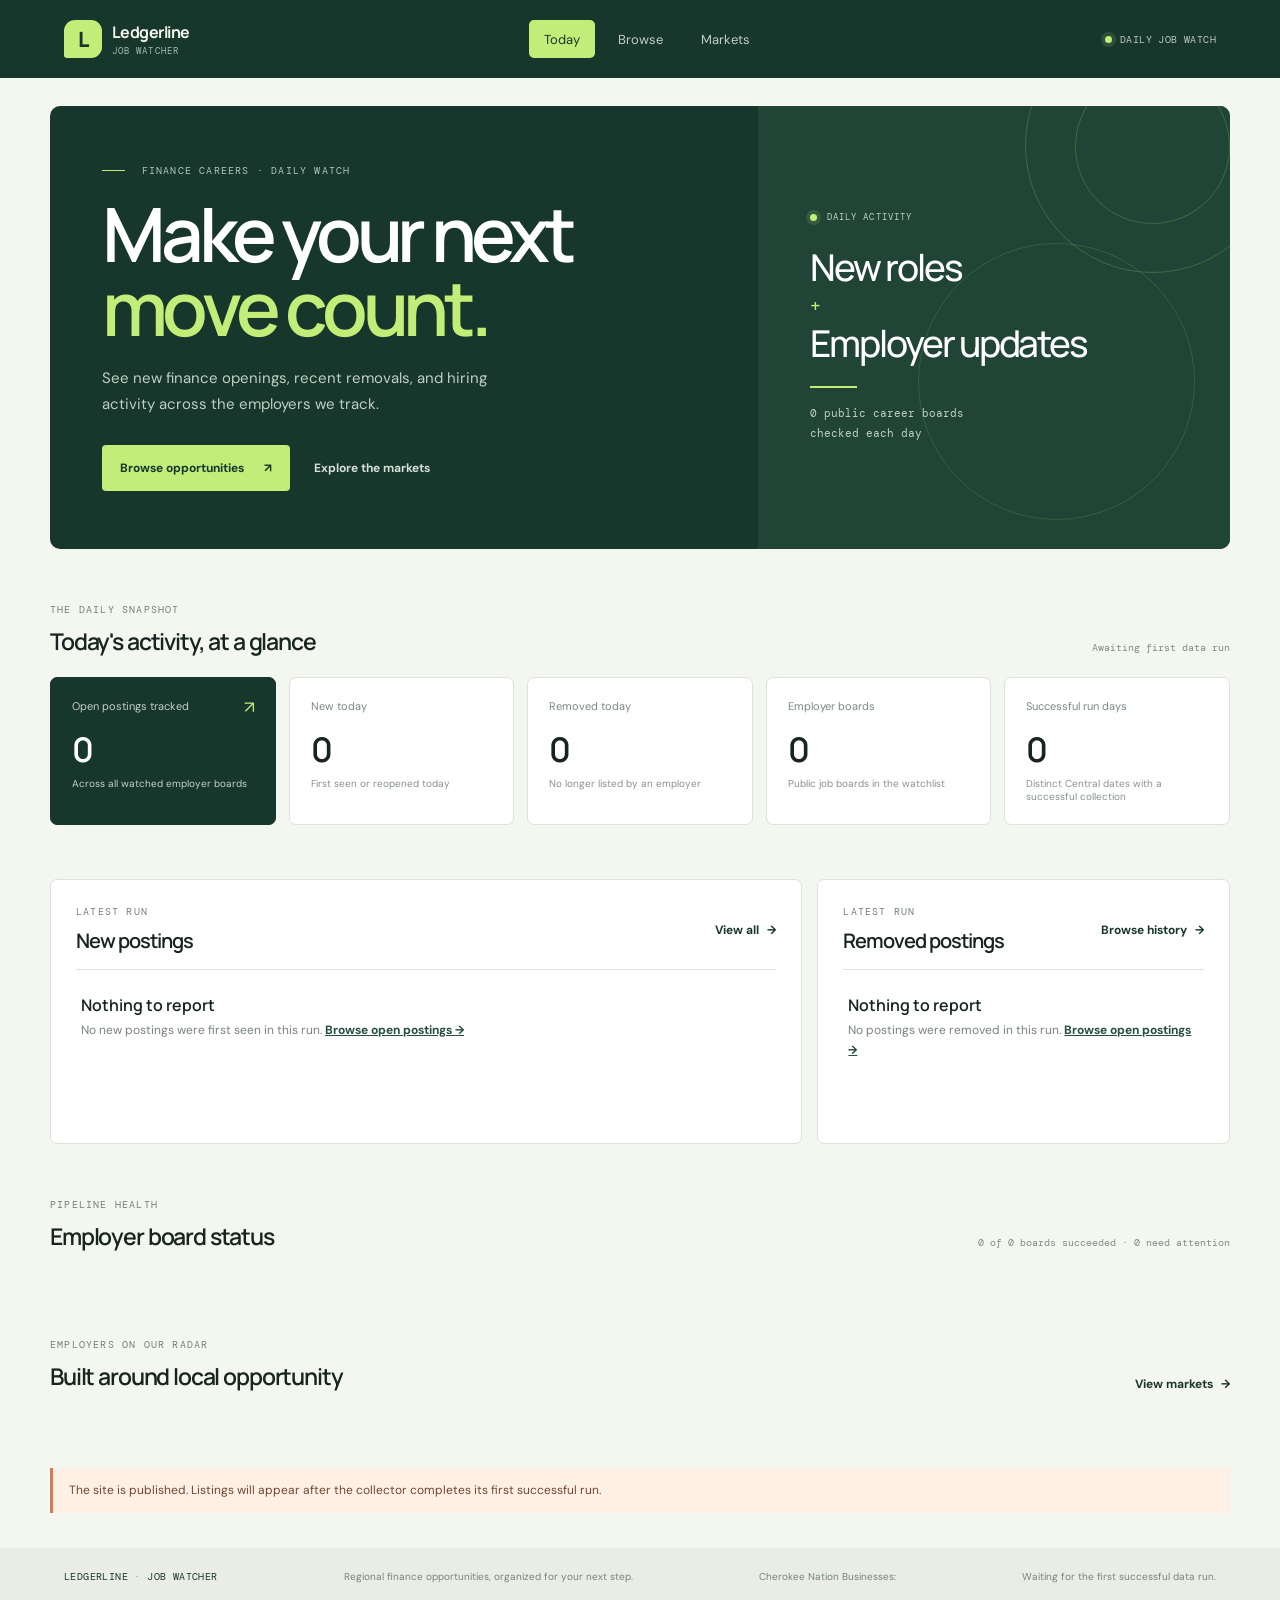
==== commit 95db4279: "Harden central-day collection retries and publishing" ====
--- a/site/index.html
+++ b/site/index.html
@@ -80,7 +80,7 @@
         <article class="metric-card">
           <span class="metric-label">Successful run days</span>
           <strong class="metric-value" id="metric-days">—</strong>
-          <span class="metric-foot">Distinct UTC dates with a successful collection</span>
+          <span class="metric-foot">Distinct Central dates with a successful collection</span>
         </article>
       </div>
     </section>
